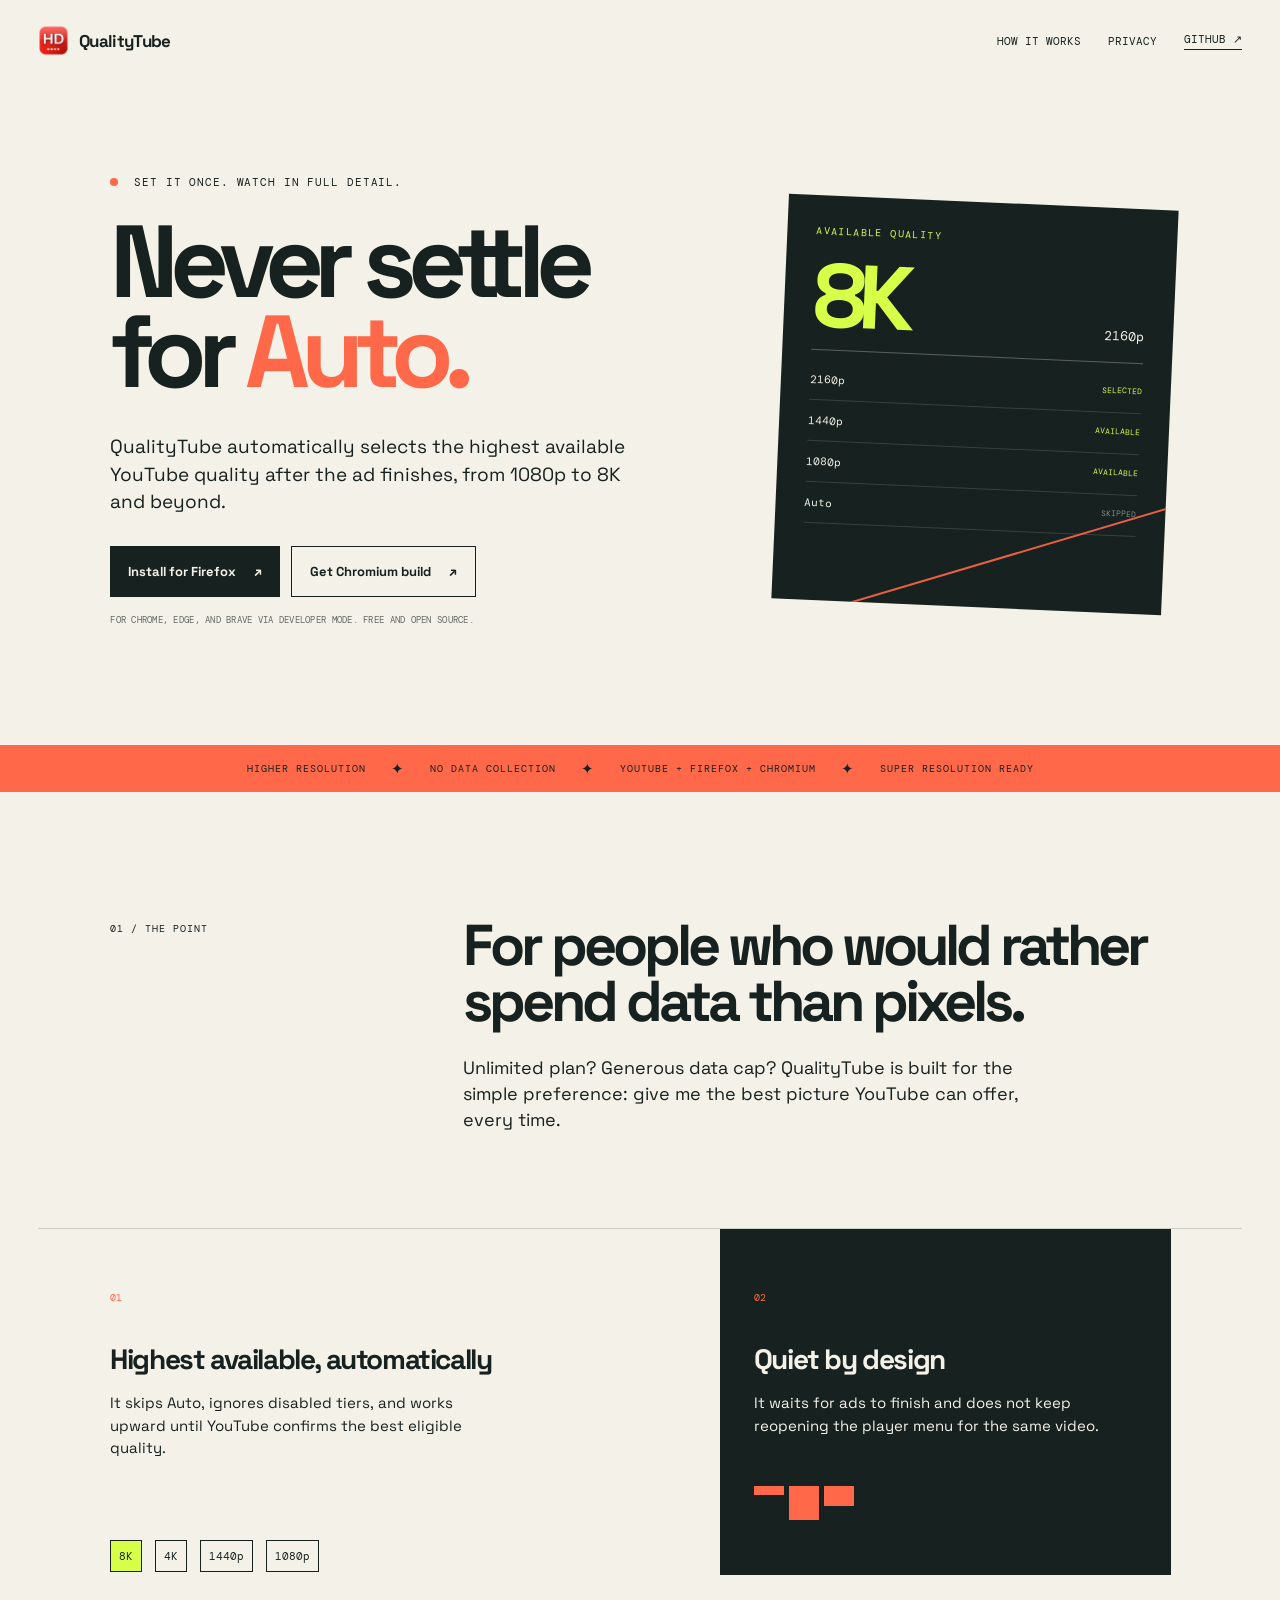
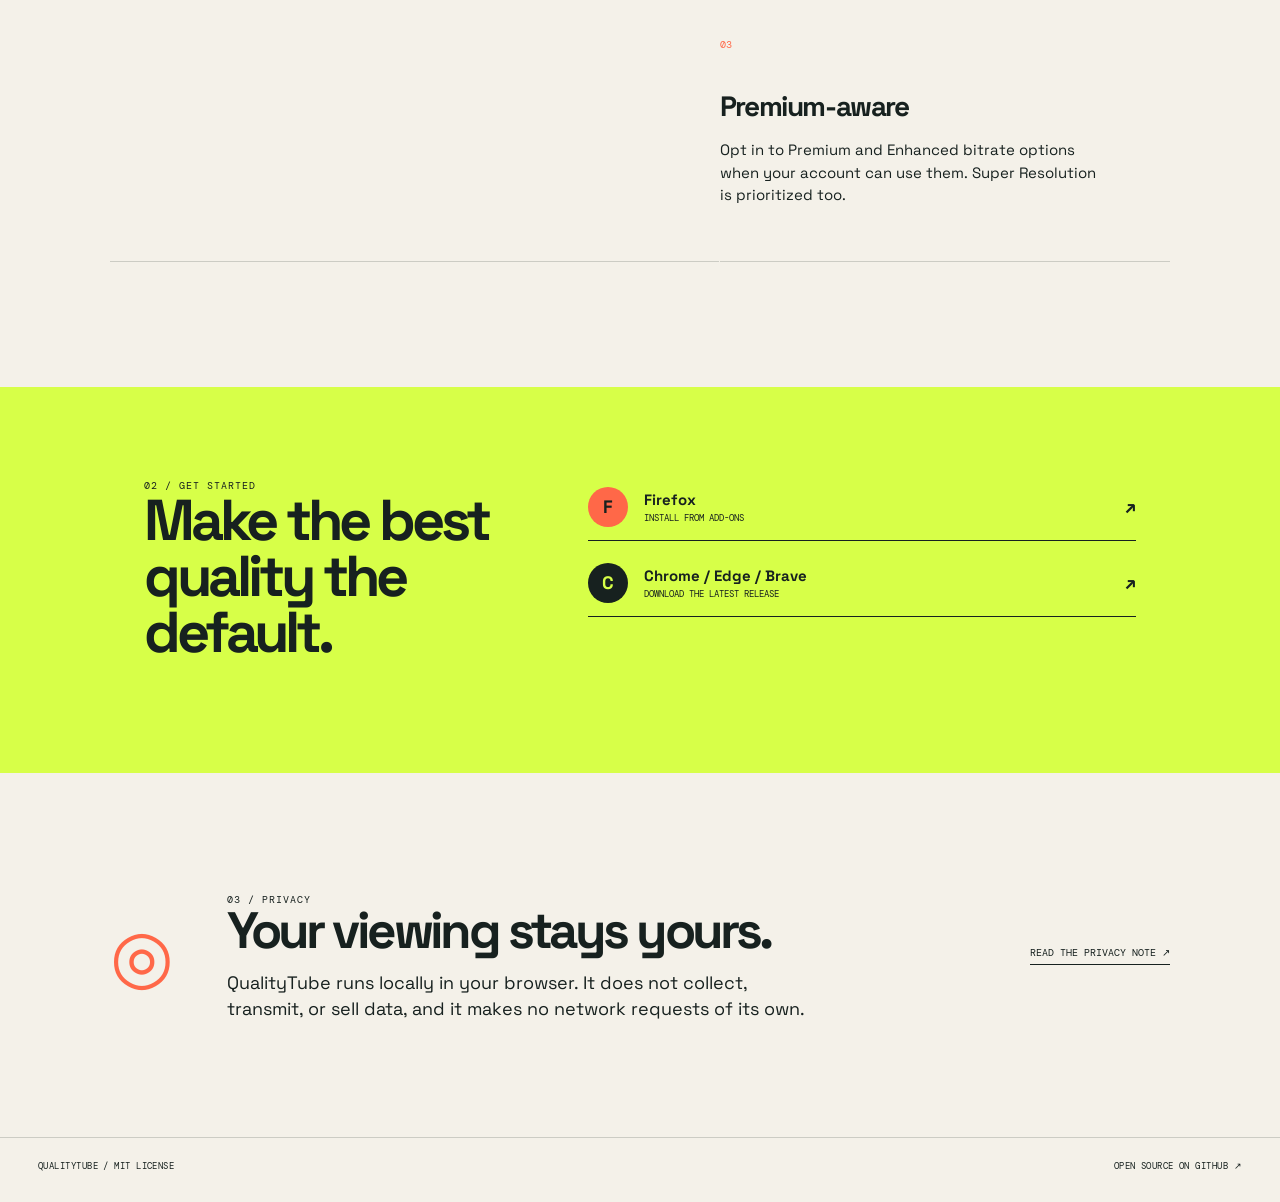
==== docs/index.html @ 42f33364 "v1.1" ====
<!doctype html>
<html lang="en">
    <head>
        <meta charset="UTF-8" />
        <meta name="viewport" content="width=device-width, initial-scale=1" />
        <meta
            name="description"
            content="QualityTube automatically chooses the highest available YouTube quality for every video."
        />
        <title>QualityTube | Always watch at the best quality</title>
        <link rel="icon" href="../extension/chromium-based/icons/icon128.png" />
        <link rel="preconnect" href="https://fonts.googleapis.com" />
        <link rel="preconnect" href="https://fonts.gstatic.com" crossorigin />
        <link
            href="https://fonts.googleapis.com/css2?family=DM+Mono:wght@400;500&family=Space+Grotesk:wght@400;500;600;700&display=swap"
            rel="stylesheet"
        />
        <link rel="stylesheet" href="styles.css" />
    </head>
    <body>
        <header class="site-header">
            <a class="brand" href="./" aria-label="QualityTube home">
                <img
                    src="../extension/chromium-based/icons/icon128.png"
                    alt=""
                />
                <span>QualityTube</span>
            </a>
            <nav aria-label="Primary navigation">
                <a href="#how-it-works">How it works</a>
                <a href="#privacy">Privacy</a>
                <a
                    class="nav-link"
                    href="https://github.com/gaurav7902/QualityTube"
                    target="_blank"
                    rel="noreferrer"
                    >GitHub <span aria-hidden="true">↗</span></a
                >
            </nav>
        </header>

        <main>
            <section class="hero">
                <div class="hero-copy">
                    <p class="eyebrow">
                        <span class="status-dot"></span> Set it once. Watch in
                        full detail.
                    </p>
                    <h1>Never settle for <em>Auto.</em></h1>
                    <p class="hero-text">
                        QualityTube automatically selects the highest available
                        YouTube quality after the ad finishes, from 1080p to 8K
                        and beyond.
                    </p>
                    <div class="hero-actions">
                        <a
                            class="button button-primary"
                            href="https://addons.mozilla.org/en-US/firefox/addon/qualitytube/"
                            target="_blank"
                            rel="noreferrer"
                            >Install for Firefox
                            <span aria-hidden="true">↗</span></a
                        >
                        <a
                            class="button button-secondary"
                            href="https://github.com/gaurav7902/QualityTube/releases/latest"
                            target="_blank"
                            rel="noreferrer"
                            >Get Chromium build
                            <span aria-hidden="true">↗</span></a
                        >
                    </div>
                    <p class="microcopy">
                        For Chrome, Edge, and Brave via Developer Mode. Free and
                        open source.
                    </p>
                </div>
                <div
                    class="quality-display"
                    aria-label="QualityTube quality selection preview"
                >
                    <div class="display-label">AVAILABLE QUALITY</div>
                    <div class="display-main">
                        <span>8K</span><strong>2160p</strong>
                    </div>
                    <div class="quality-list">
                        <div>
                            <span>2160p</span><b class="selected">SELECTED</b>
                        </div>
                        <div><span>1440p</span><b>AVAILABLE</b></div>
                        <div><span>1080p</span><b>AVAILABLE</b></div>
                        <div><span>Auto</span><b class="muted">SKIPPED</b></div>
                    </div>
                    <div class="scan-line"></div>
                </div>
            </section>

            <section class="ticker" aria-label="QualityTube benefits">
                <span>HIGHER RESOLUTION</span><i>✦</i
                ><span>NO DATA COLLECTION</span><i>✦</i
                ><span>YOUTUBE + FIREFOX + CHROMIUM</span><i>✦</i
                ><span>SUPER RESOLUTION READY</span>
            </section>

            <section class="intro" id="how-it-works">
                <p class="section-kicker">01 / The point</p>
                <div>
                    <h2>For people who would rather spend data than pixels.</h2>
                    <p>
                        Unlimited plan? Generous data cap? QualityTube is built
                        for the simple preference: give me the best picture
                        YouTube can offer, every time.
                    </p>
                </div>
            </section>

            <section class="feature-grid" aria-label="Features">
                <article class="feature feature-wide">
                    <span class="feature-number">01</span>
                    <h3>Highest available, automatically</h3>
                    <p>
                        It skips Auto, ignores disabled tiers, and works upward
                        until YouTube confirms the best eligible quality.
                    </p>
                    <div class="quality-badges">
                        <span>8K</span><span>4K</span><span>1440p</span
                        ><span>1080p</span>
                    </div>
                </article>
                <article class="feature feature-dark">
                    <span class="feature-number">02</span>
                    <h3>Quiet by design</h3>
                    <p>
                        It waits for ads to finish and does not keep reopening
                        the player menu for the same video.
                    </p>
                    <div class="pulse-mark" aria-hidden="true">
                        <span></span><span></span><span></span>
                    </div>
                </article>
                <article class="feature">
                    <span class="feature-number">03</span>
                    <h3>Premium-aware</h3>
                    <p>
                        Opt in to Premium and Enhanced bitrate options when your
                        account can use them. Super Resolution is prioritized
                        too.
                    </p>
                </article>
            </section>

            <section class="install" id="install">
                <div>
                    <p class="section-kicker">02 / Get started</p>
                    <h2>Make the best quality the default.</h2>
                </div>
                <div class="install-options">
                    <a
                        class="install-option"
                        href="https://addons.mozilla.org/en-US/firefox/addon/qualitytube/"
                        target="_blank"
                        rel="noreferrer"
                        ><span class="browser-icon">F</span
                        ><span
                            ><strong>Firefox</strong
                            ><small>Install from Add-ons</small></span
                        ><b>↗</b></a
                    >
                    <a
                        class="install-option"
                        href="https://github.com/gaurav7902/QualityTube/releases/latest"
                        target="_blank"
                        rel="noreferrer"
                        ><span class="browser-icon chromium">C</span
                        ><span
                            ><strong>Chrome / Edge / Brave</strong
                            ><small>Download the latest release</small></span
                        ><b>↗</b></a
                    >
                </div>
            </section>

            <section class="privacy" id="privacy">
                <div class="privacy-icon" aria-hidden="true">◎</div>
                <div>
                    <p class="section-kicker">03 / Privacy</p>
                    <h2>Your viewing stays yours.</h2>
                    <p>
                        QualityTube runs locally in your browser. It does not
                        collect, transmit, or sell data, and it makes no network
                        requests of its own.
                    </p>
                </div>
                <a
                    href="https://github.com/gaurav7902/QualityTube/blob/main/README.md#privacy"
                    target="_blank"
                    rel="noreferrer"
                    >Read the privacy note <span aria-hidden="true">↗</span></a
                >
            </section>
        </main>

        <footer>
            <span>QUALITYTUBE / MIT LICENSE</span
            ><a
                href="https://github.com/gaurav7902/QualityTube"
                target="_blank"
                rel="noreferrer"
                >Open source on GitHub ↗</a
            >
        </footer>
    </body>
</html>
---- docs/styles.css ----
:root {
    --ink: #17211f;
    --paper: #f4f1e9;
    --lime: #d7ff48;
    --coral: #ff6848;
    --line: rgba(23, 33, 31, 0.18);
    --mono: 'DM Mono', monospace;
    --display: 'Space Grotesk', sans-serif;
}

* {
    box-sizing: border-box;
}
html {
    scroll-behavior: smooth;
}
body {
    margin: 0;
    color: var(--ink);
    background: var(--paper);
    font-family: var(--display);
}
a {
    color: inherit;
    text-decoration: none;
}
.site-header {
    align-items: center;
    display: flex;
    justify-content: space-between;
    margin: auto;
    max-width: 1320px;
    padding: 25px 38px;
}
.brand {
    align-items: center;
    display: flex;
    font-size: 17px;
    font-weight: 700;
    gap: 10px;
    letter-spacing: -0.04em;
}
.brand img {
    height: 31px;
    width: 31px;
}
nav {
    align-items: center;
    display: flex;
    font-family: var(--mono);
    font-size: 11px;
    gap: 27px;
    text-transform: uppercase;
}
nav a {
    transition: color 0.2s ease;
}
nav a:hover,
footer a:hover {
    color: var(--coral);
}
.nav-link {
    border-bottom: 1px solid var(--ink);
    padding-bottom: 3px;
}
main {
    margin: auto;
    max-width: 1320px;
    padding: 0 38px;
}
.hero {
    display: grid;
    gap: 8%;
    grid-template-columns: minmax(0, 1.08fr) minmax(340px, 0.72fr);
    min-height: 620px;
    padding: 94px 6% 110px;
}
.eyebrow,
.section-kicker,
.display-label,
.feature-number,
.microcopy,
.ticker,
footer {
    font-family: var(--mono);
    text-transform: uppercase;
}
.eyebrow {
    font-size: 11px;
    letter-spacing: 0.08em;
    margin: 0 0 28px;
}
.status-dot {
    background: var(--coral);
    border-radius: 50%;
    display: inline-block;
    height: 8px;
    margin-right: 8px;
    width: 8px;
}
h1 {
    font-size: clamp(58px, 8vw, 119px);
    letter-spacing: -0.09em;
    line-height: 0.88;
    margin: 0;
    max-width: 780px;
}
h1 em {
    color: var(--coral);
    font-style: normal;
}
.hero-text {
    font-size: 19px;
    line-height: 1.45;
    margin: 36px 0 30px;
    max-width: 530px;
}
.hero-actions {
    display: flex;
    flex-wrap: wrap;
    gap: 11px;
}
.button {
    align-items: center;
    display: inline-flex;
    font-size: 13px;
    font-weight: 700;
    gap: 18px;
    justify-content: space-between;
    padding: 16px 18px;
    transition:
        transform 0.2s ease,
        background 0.2s ease;
}
.button:hover {
    transform: translateY(-3px);
}
.button-primary {
    background: var(--ink);
    color: var(--paper);
}
.button-primary:hover {
    background: var(--coral);
}
.button-secondary {
    border: 1px solid var(--ink);
}
.button-secondary:hover {
    background: var(--lime);
}
.microcopy {
    font-size: 9px;
    letter-spacing: 0.03em;
    margin-top: 17px;
    opacity: 0.65;
}
.quality-display {
    align-self: center;
    background: var(--ink);
    color: var(--paper);
    min-height: 405px;
    overflow: hidden;
    padding: 29px;
    position: relative;
    transform: rotate(2.5deg);
}
.display-label {
    color: var(--lime);
    font-size: 10px;
    letter-spacing: 0.14em;
}
.display-main {
    align-items: end;
    border-bottom: 1px solid rgba(244, 241, 233, 0.3);
    display: flex;
    justify-content: space-between;
    margin: 22px 0 9px;
    padding-bottom: 18px;
}
.display-main span {
    color: var(--lime);
    font-size: 90px;
    font-weight: 700;
    letter-spacing: -0.1em;
    line-height: 0.8;
}
.display-main strong {
    font-family: var(--mono);
    font-size: 13px;
    font-weight: 400;
}
.quality-list > div {
    border-bottom: 1px solid rgba(244, 241, 233, 0.15);
    display: flex;
    font-family: var(--mono);
    font-size: 11px;
    justify-content: space-between;
    padding: 13px 0;
}
.quality-list b {
    color: var(--lime);
    font-size: 8px;
    font-weight: 400;
}
.quality-list .muted {
    color: #86908b;
}
.scan-line {
    background: var(--coral);
    bottom: 45px;
    height: 2px;
    left: -15%;
    opacity: 0.9;
    position: absolute;
    transform: rotate(-19deg);
    width: 140%;
}
.ticker {
    align-items: center;
    background: var(--coral);
    display: flex;
    font-size: 10px;
    gap: 25px;
    justify-content: center;
    letter-spacing: 0.1em;
    margin: 0 -38px;
    overflow: hidden;
    padding: 14px;
    white-space: nowrap;
}
.ticker i {
    font-family: var(--display);
    font-size: 15px;
    font-style: normal;
}
.intro {
    border-bottom: 1px solid var(--line);
    display: grid;
    gap: 10%;
    grid-template-columns: 0.35fr 1fr;
    padding: 125px 6% 95px;
}
.section-kicker {
    font-size: 10px;
    letter-spacing: 0.1em;
    margin: 5px 0 0;
}
h2 {
    font-size: clamp(34px, 4.5vw, 64px);
    letter-spacing: -0.07em;
    line-height: 0.98;
    margin: 0 0 25px;
    max-width: 710px;
}
.intro p:not(.section-kicker),
.privacy p:not(.section-kicker) {
    font-size: 18px;
    line-height: 1.45;
    margin: 0;
    max-width: 580px;
}
.feature-grid {
    display: grid;
    gap: 1px;
    grid-template-columns: 1.15fr 0.85fr;
    padding: 0 6% 125px;
}
.feature {
    border-bottom: 1px solid var(--line);
    padding: 56px 34px 54px 0;
}
.feature-wide {
    grid-row: span 2;
    padding-right: 15%;
}
.feature-dark {
    background: var(--ink);
    color: var(--paper);
    margin-right: -1px;
    padding-left: 34px;
}
.feature-number {
    color: var(--coral);
    font-size: 10px;
}
.feature h3 {
    font-size: 28px;
    letter-spacing: -0.05em;
    margin: 35px 0 15px;
}
.feature p {
    font-size: 15px;
    line-height: 1.5;
    margin: 0;
    max-width: 390px;
}
.quality-badges {
    align-items: end;
    display: flex;
    gap: 13px;
    margin-top: 80px;
}
.quality-badges span {
    border: 1px solid var(--ink);
    font-family: var(--mono);
    font-size: 11px;
    padding: 8px;
}
.quality-badges span:first-child {
    background: var(--lime);
}
.pulse-mark {
    display: flex;
    gap: 5px;
    margin-top: 49px;
}
.pulse-mark span {
    background: var(--coral);
    height: 9px;
    width: 30px;
}
.pulse-mark span:nth-child(2) {
    height: 34px;
}
.pulse-mark span:nth-child(3) {
    height: 20px;
}
.install {
    align-items: start;
    background: var(--lime);
    display: grid;
    gap: 8%;
    grid-template-columns: 0.8fr 1.2fr;
    margin: 0 -38px;
    padding: 87px 12%;
}
.install-options {
    display: grid;
    gap: 9px;
}
.install-option {
    align-items: center;
    border-bottom: 1px solid var(--ink);
    display: flex;
    gap: 16px;
    padding: 13px 0;
}
.install-option:hover strong,
.install-option:hover b {
    color: var(--coral);
}
.browser-icon {
    align-items: center;
    background: var(--coral);
    border-radius: 50%;
    display: flex;
    font-size: 18px;
    font-weight: 700;
    height: 40px;
    justify-content: center;
    width: 40px;
}
.browser-icon.chromium {
    background: var(--ink);
    color: var(--lime);
}
.install-option strong,
.install-option small {
    display: block;
}
.install-option strong {
    font-size: 15px;
}
.install-option small {
    font-family: var(--mono);
    font-size: 9px;
    margin-top: 3px;
    text-transform: uppercase;
}
.install-option b {
    font-size: 18px;
    margin-left: auto;
}
.privacy {
    align-items: center;
    display: grid;
    gap: 5%;
    grid-template-columns: auto 1fr auto;
    padding: 115px 6%;
}
.privacy-icon {
    color: var(--coral);
    font-size: 73px;
    line-height: 1;
}
.privacy h2 {
    font-size: clamp(34px, 4vw, 55px);
    margin-bottom: 14px;
}
.privacy > a {
    border-bottom: 1px solid var(--ink);
    font-family: var(--mono);
    font-size: 10px;
    padding-bottom: 5px;
    text-transform: uppercase;
    white-space: nowrap;
}
footer {
    border-top: 1px solid var(--line);
    display: flex;
    font-size: 9px;
    justify-content: space-between;
    letter-spacing: 0.05em;
    margin: 0 auto;
    max-width: 1320px;
    padding: 22px 38px 30px;
}

@media (max-width: 760px) {
    .site-header,
    main {
        padding-left: 20px;
        padding-right: 20px;
    }
    nav a:not(.nav-link) {
        display: none;
    }
    .hero {
        display: block;
        padding: 72px 3% 85px;
    }
    h1 {
        font-size: clamp(57px, 17vw, 93px);
    }
    .hero-text {
        font-size: 17px;
    }
    .quality-display {
        margin: 70px 7% 15px;
        min-height: 350px;
    }
    .display-main span {
        font-size: 70px;
    }
    .ticker {
        justify-content: start;
        margin: 0 -20px;
    }
    .intro {
        display: block;
        padding: 82px 3% 65px;
    }
    .intro > div {
        margin-top: 27px;
    }
    .feature-grid {
        display: block;
        padding: 0 3% 75px;
    }
    .feature,
    .feature-wide,
    .feature-dark {
        margin: 0;
        padding: 45px 0;
    }
    .feature-wide {
        padding-right: 0;
    }
    .quality-badges {
        margin-top: 50px;
    }
    .install {
        display: block;
        margin: 0 -20px;
        padding: 70px 9%;
    }
    .install-options {
        margin-top: 45px;
    }
    .privacy {
        display: block;
        padding: 76px 3%;
    }
    .privacy-icon {
        margin-bottom: 30px;
    }
    .privacy > a {
        display: inline-block;
        margin-top: 30px;
    }
    footer {
        display: block;
        line-height: 2;
        padding-left: 20px;
        padding-right: 20px;
    }
    footer a {
        display: block;
    }
}
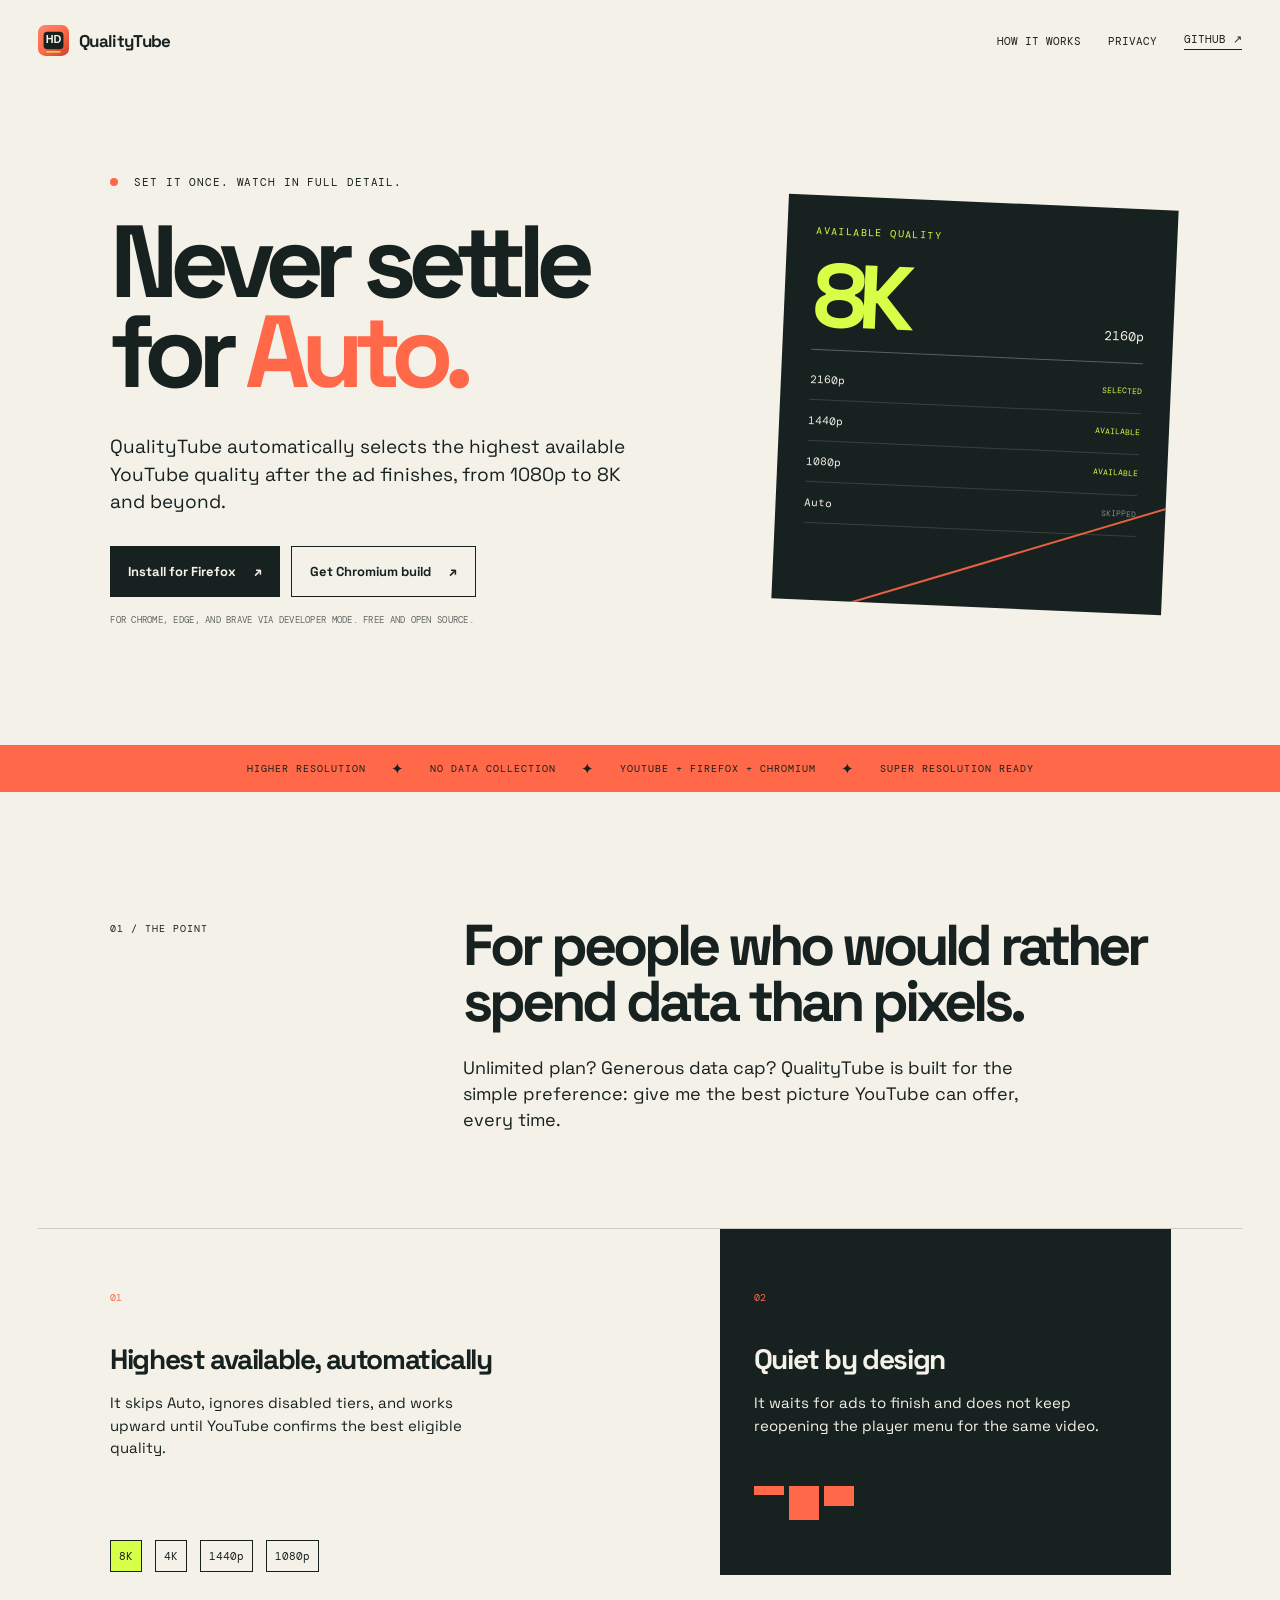
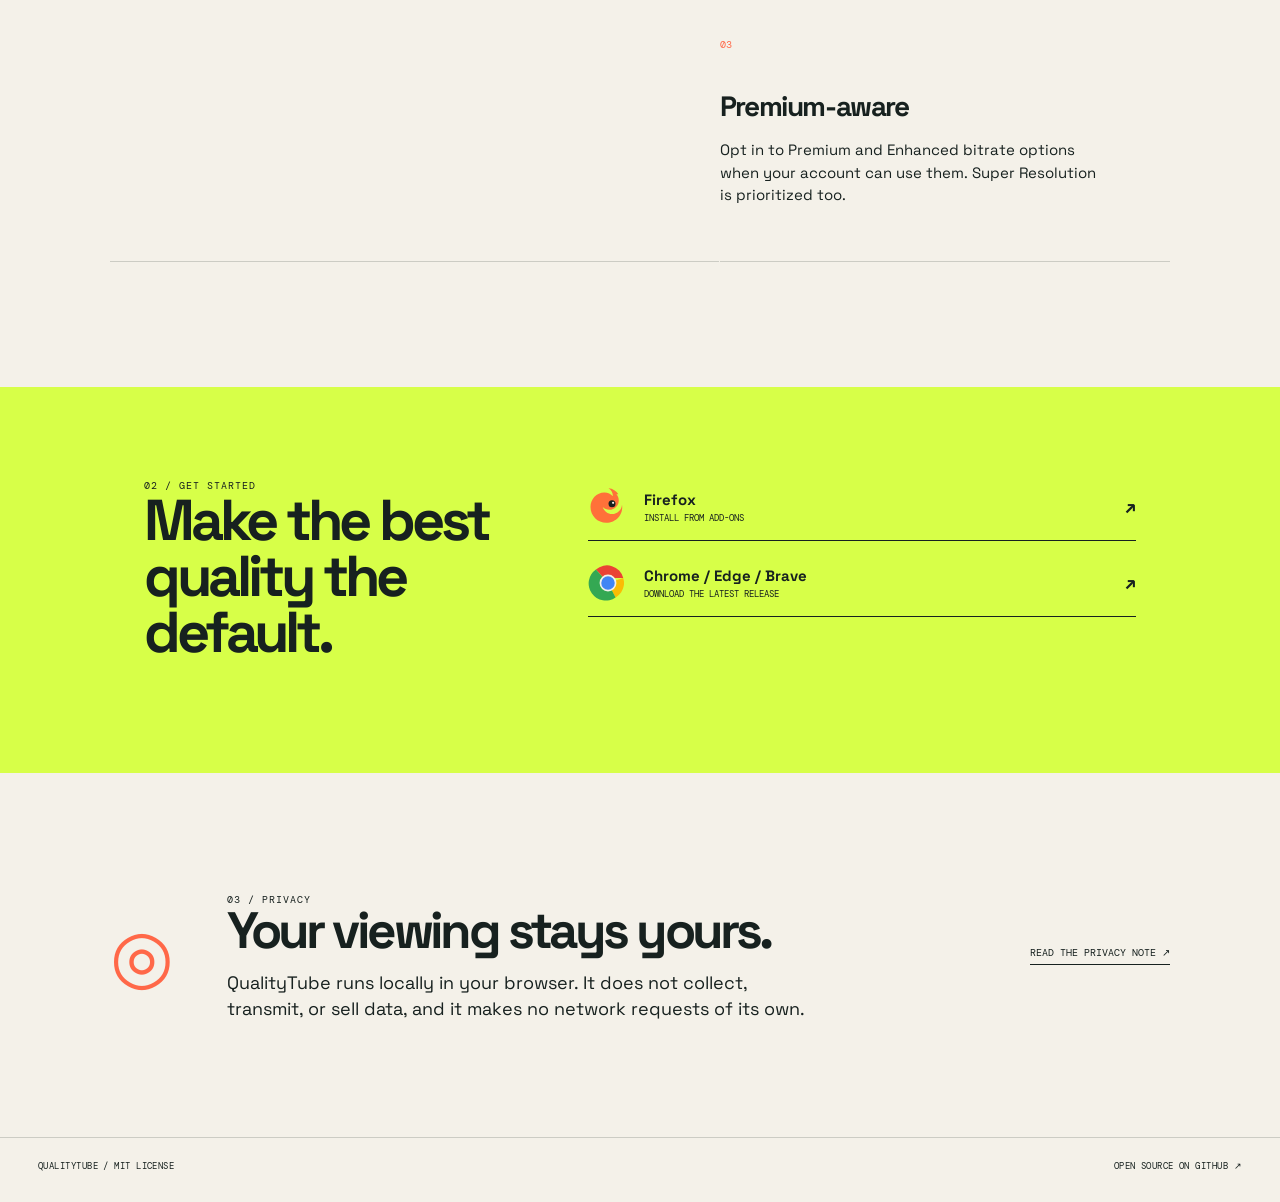
==== commit f0cfbcc9: "new icons" ====
--- a/docs/index.html
+++ b/docs/index.html
@@ -8,7 +8,12 @@
             content="QualityTube automatically chooses the highest available YouTube quality for every video."
         />
         <title>QualityTube | Always watch at the best quality</title>
-        <link rel="icon" href="../extension/chromium-based/icons/icon128.png" />
+        <link
+            rel="icon"
+            href="assets/qualitytube-mark.svg"
+            type="image/svg+xml"
+        />
+        <link rel="apple-touch-icon" href="assets/qualitytube-mark.svg" />
         <link rel="preconnect" href="https://fonts.googleapis.com" />
         <link rel="preconnect" href="https://fonts.gstatic.com" crossorigin />
         <link
@@ -20,10 +25,7 @@
     <body>
         <header class="site-header">
             <a class="brand" href="./" aria-label="QualityTube home">
-                <img
-                    src="../extension/chromium-based/icons/icon128.png"
-                    alt=""
-                />
+                <img src="assets/qualitytube-mark.svg" alt="" />
                 <span>QualityTube</span>
             </a>
             <nav aria-label="Primary navigation">
@@ -160,7 +162,25 @@
                         href="https://addons.mozilla.org/en-US/firefox/addon/qualitytube/"
                         target="_blank"
                         rel="noreferrer"
-                        ><span class="browser-icon">F</span
+                        ><span class="browser-icon firefox" aria-hidden="true">
+                            <svg viewBox="0 0 48 48" focusable="false">
+                                <path
+                                    fill="#FF7139"
+                                    d="M36.5 8.8c-2.4-4-6.8-6.8-12-7.2 3.7 2.3 5.6 5.8 5.3 9.6-2.4-2.9-6.2-4.6-10.2-4.5C10.2 7 3 14.6 3 24c0 10.5 8.5 19 19 19 11.5 0 20.8-9.9 18.8-21.7-.4 6.2-5.5 11.2-11.9 11.2-5.2 0-9.8-3.5-11.2-8.5 2.1 2.1 5 3.3 8 3.3 6.2 0 11.2-5 11.2-11.2 0-2.8-1-5.4-2.8-7.3Z"
+                                />
+                                <circle
+                                    cx="28.8"
+                                    cy="20.2"
+                                    r="4.2"
+                                    fill="#17211F"
+                                />
+                                <circle
+                                    cx="30.1"
+                                    cy="18.9"
+                                    r="1.35"
+                                    fill="#F4F1E9"
+                                />
+                            </svg> </span
                         ><span
                             ><strong>Firefox</strong
                             ><small>Install from Add-ons</small></span
@@ -171,7 +191,29 @@
                         href="https://github.com/gaurav7902/QualityTube/releases/latest"
                         target="_blank"
                         rel="noreferrer"
-                        ><span class="browser-icon chromium">C</span
+                        ><span class="browser-icon chromium" aria-hidden="true">
+                            <svg viewBox="0 0 48 48" focusable="false">
+                                <path
+                                    fill="#EA4335"
+                                    d="M24 24 9.5 7.8A20.2 20.2 0 0 1 42.3 18H24Z"
+                                />
+                                <path
+                                    fill="#FBBC04"
+                                    d="M24 24 42.3 18a20.2 20.2 0 0 1-9.2 23.4L24 24Z"
+                                />
+                                <path
+                                    fill="#34A853"
+                                    d="M24 24 33.1 41.4A20.2 20.2 0 0 1 9.5 7.8L24 24Z"
+                                />
+                                <circle
+                                    cx="24"
+                                    cy="24"
+                                    r="9.1"
+                                    fill="#4285F4"
+                                    stroke="#F4F1E9"
+                                    stroke-width="2"
+                                />
+                            </svg> </span
                         ><span
                             ><strong>Chrome / Edge / Brave</strong
                             ><small>Download the latest release</small></span
--- a/docs/styles.css
+++ b/docs/styles.css
@@ -351,18 +351,16 @@
 }
 .browser-icon {
     align-items: center;
-    background: var(--coral);
-    border-radius: 50%;
-    display: flex;
-    font-size: 18px;
-    font-weight: 700;
+    display: flex;
+    flex: 0 0 40px;
     height: 40px;
     justify-content: center;
     width: 40px;
 }
-.browser-icon.chromium {
-    background: var(--ink);
-    color: var(--lime);
+.browser-icon svg {
+    display: block;
+    height: 40px;
+    width: 40px;
 }
 .install-option strong,
 .install-option small {
